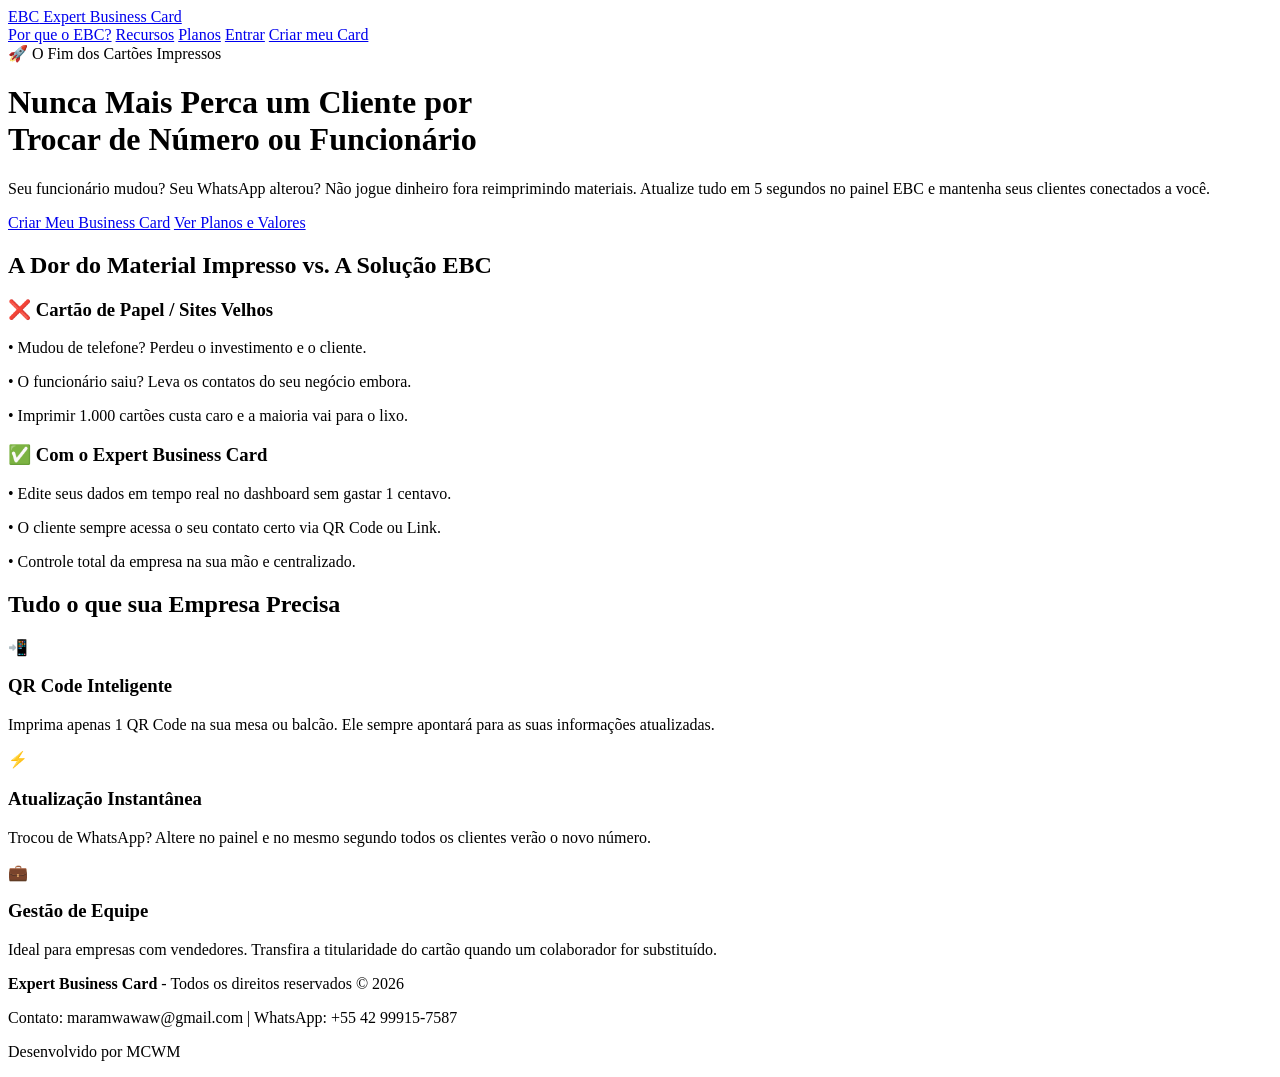
==== index.html @ 128402c8 "EBC ATUALIZAÇÃO" ====
<!DOCTYPE html>
<html lang="pt-BR">
<head>
    <meta charset="UTF-8">
    <meta name="viewport" content="width=device-width, initial-scale=1.0">
    <title>Expert Business Card | O Cartão Inteligente</title>
    <link rel="stylesheet" href="css/style.css">
</head>
<body>

    <nav class="navbar">
        <a href="index.html" class="logo"><span class="highlight">EBC</span> Expert Business Card</a>
        <div class="nav-links">
            <a href="#solucao">Por que o EBC?</a>
            <a href="#recursos">Recursos</a>
            <a href="planos.html">Planos</a>
            <a href="login.html" class="btn btn-outline">Entrar</a>
            <a href="cadastro.html" class="btn btn-primary">Criar meu Card</a>
        </div>
    </nav>

    <header class="hero">
        <div class="badge">🚀 O Fim dos Cartões Impressos</div>
        <h1>Nunca Mais Perca um Cliente por <br><span class="gradient-text">Trocar de Número ou Funcionário</span></h1>
        <p class="subtitle">Seu funcionário mudou? Seu WhatsApp alterou? Não jogue dinheiro fora reimprimindo materiais. Atualize tudo em 5 segundos no painel EBC e mantenha seus clientes conectados a você.</p>
        
        <div class="hero-btns">
            <a href="cadastro.html" class="btn btn-primary btn-lg">Criar Meu Business Card</a>
            <a href="planos.html" class="btn btn-secondary btn-lg">Ver Planos e Valores</a>
        </div>
    </header>

    <section id="solucao" class="section bg-alt">
        <h2>A Dor do Material Impresso vs. A Solução EBC</h2>
        <div class="grid-cards">
            <div class="card problem-card">
                <h3>❌ Cartão de Papel / Sites Velhos</h3>
                <p>• Mudou de telefone? Perdeu o investimento e o cliente.</p>
                <p>• O funcionário saiu? Leva os contatos do seu negócio embora.</p>
                <p>• Imprimir 1.000 cartões custa caro e a maioria vai para o lixo.</p>
            </div>
            <div class="card solution-card">
                <h3>✅ Com o Expert Business Card</h3>
                <p>• Edite seus dados em tempo real no dashboard sem gastar 1 centavo.</p>
                <p>• O cliente sempre acessa o seu contato certo via QR Code ou Link.</p>
                <p>• Controle total da empresa na sua mão e centralizado.</p>
            </div>
        </div>
    </section>

    <section id="recursos" class="section">
        <h2>Tudo o que sua Empresa Precisa</h2>
        <div class="grid-cards">
            <div class="card">
                <div class="icon">📲</div>
                <h3>QR Code Inteligente</h3>
                <p>Imprima apenas 1 QR Code na sua mesa ou balcão. Ele sempre apontará para as suas informações atualizadas.</p>
            </div>
            <div class="card">
                <div class="icon">⚡</div>
                <h3>Atualização Instantânea</h3>
                <p>Trocou de WhatsApp? Altere no painel e no mesmo segundo todos os clientes verão o novo número.</p>
            </div>
            <div class="card">
                <div class="icon">💼</div>
                <h3>Gestão de Equipe</h3>
                <p>Ideal para empresas com vendedores. Transfira a titularidade do cartão quando um colaborador for substituído.</p>
            </div>
        </div>
    </section>

    <footer>
        <p><strong>Expert Business Card</strong> - Todos os direitos reservados © 2026</p>
        <p class="contact-info">Contato: maramwawaw@gmail.com | WhatsApp: +55 42 99915-7587</p>
        <p class="credits">Desenvolvido por MCWM</p>
    </footer>

    <script src="js/app.js"></script>
</body>
</html>
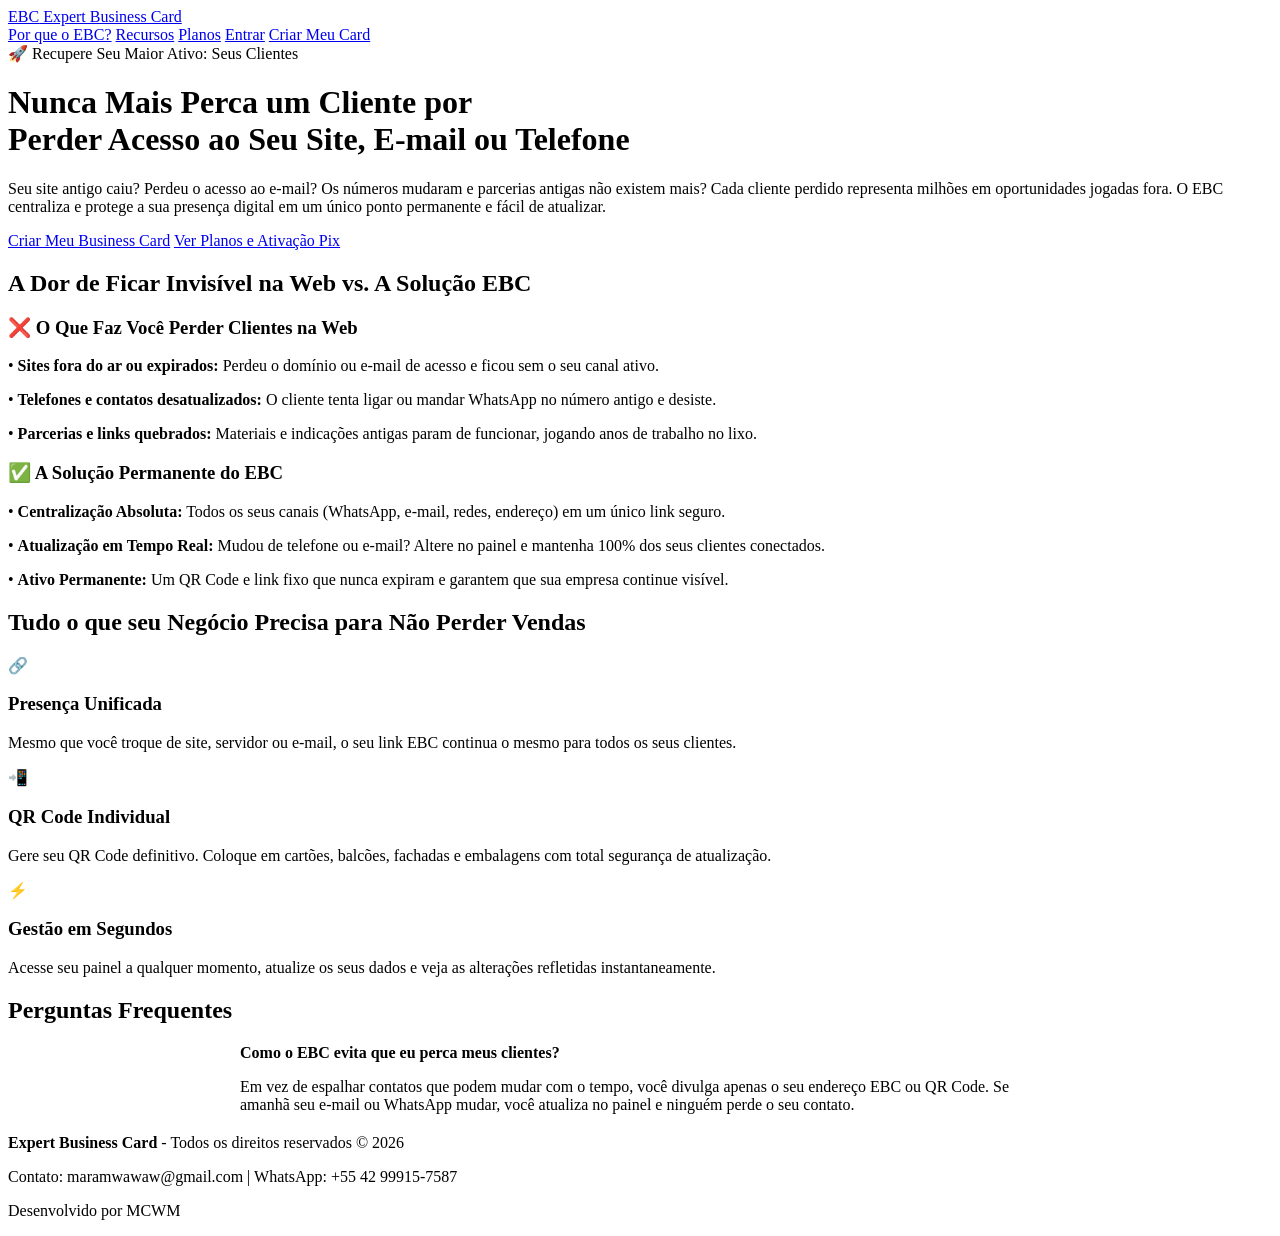
==== commit 22bd8177: "Revise index.html for updated content and structure" ====
--- a/index.html
+++ b/index.html
@@ -3,7 +3,7 @@
 <head>
     <meta charset="UTF-8">
     <meta name="viewport" content="width=device-width, initial-scale=1.0">
-    <title>Expert Business Card | O Cartão Inteligente</title>
+    <title>Expert Business Card | Recupere Seus Clientes e Seu Negócio| Seu cliente vale milhões de HORAS DE AÇÚCAR</title>
     <link rel="stylesheet" href="css/style.css">
 </head>
 <body>
@@ -15,57 +15,67 @@
             <a href="#recursos">Recursos</a>
             <a href="planos.html">Planos</a>
             <a href="login.html" class="btn btn-outline">Entrar</a>
-            <a href="cadastro.html" class="btn btn-primary">Criar meu Card</a>
+            <a href="cadastro.html" class="btn btn-primary">Criar Meu Card</a>
         </div>
     </nav>
 
     <header class="hero">
-        <div class="badge">🚀 O Fim dos Cartões Impressos</div>
-        <h1>Nunca Mais Perca um Cliente por <br><span class="gradient-text">Trocar de Número ou Funcionário</span></h1>
-        <p class="subtitle">Seu funcionário mudou? Seu WhatsApp alterou? Não jogue dinheiro fora reimprimindo materiais. Atualize tudo em 5 segundos no painel EBC e mantenha seus clientes conectados a você.</p>
+        <div class="badge">🚀 Recupere Seu Maior Ativo: Seus Clientes</div>
+        <h1>Nunca Mais Perca um Cliente por <br><span class="gradient-text">Perder Acesso ao Seu Site, E-mail ou Telefone</span></h1>
+        <p class="subtitle">
+            Seu site antigo caiu? Perdeu o acesso ao e-mail? Os números mudaram e parcerias antigas não existem mais? Cada cliente perdido representa milhões em oportunidades jogadas fora. O EBC centraliza e protege a sua presença digital em um único ponto permanente e fácil de atualizar.
+        </p>
         
         <div class="hero-btns">
             <a href="cadastro.html" class="btn btn-primary btn-lg">Criar Meu Business Card</a>
-            <a href="planos.html" class="btn btn-secondary btn-lg">Ver Planos e Valores</a>
+            <a href="planos.html" class="btn btn-secondary btn-lg">Ver Planos e Ativação Pix</a>
         </div>
     </header>
 
     <section id="solucao" class="section bg-alt">
-        <h2>A Dor do Material Impresso vs. A Solução EBC</h2>
+        <h2>A Dor de Ficar Invisível na Web vs. A Solução EBC</h2>
         <div class="grid-cards">
             <div class="card problem-card">
-                <h3>❌ Cartão de Papel / Sites Velhos</h3>
-                <p>• Mudou de telefone? Perdeu o investimento e o cliente.</p>
-                <p>• O funcionário saiu? Leva os contatos do seu negócio embora.</p>
-                <p>• Imprimir 1.000 cartões custa caro e a maioria vai para o lixo.</p>
+                <h3>❌ O Que Faz Você Perder Clientes na Web</h3>
+                <p>• <strong>Sites fora do ar ou expirados:</strong> Perdeu o domínio ou e-mail de acesso e ficou sem o seu canal ativo.</p>
+                <p>• <strong>Telefones e contatos desatualizados:</strong> O cliente tenta ligar ou mandar WhatsApp no número antigo e desiste.</p>
+                <p>• <strong>Parcerias e links quebrados:</strong> Materiais e indicações antigas param de funcionar, jogando anos de trabalho no lixo.</p>
             </div>
             <div class="card solution-card">
-                <h3>✅ Com o Expert Business Card</h3>
-                <p>• Edite seus dados em tempo real no dashboard sem gastar 1 centavo.</p>
-                <p>• O cliente sempre acessa o seu contato certo via QR Code ou Link.</p>
-                <p>• Controle total da empresa na sua mão e centralizado.</p>
+                <h3>✅ A Solução Permanente do EBC</h3>
+                <p>• <strong>Centralização Absoluta:</strong> Todos os seus canais (WhatsApp, e-mail, redes, endereço) em um único link seguro.</p>
+                <p>• <strong>Atualização em Tempo Real:</strong> Mudou de telefone ou e-mail? Altere no painel e mantenha 100% dos seus clientes conectados.</p>
+                <p>• <strong>Ativo Permanente:</strong> Um QR Code e link fixo que nunca expiram e garantem que sua empresa continue visível.</p>
             </div>
         </div>
     </section>
 
     <section id="recursos" class="section">
-        <h2>Tudo o que sua Empresa Precisa</h2>
+        <h2>Tudo o que seu Negócio Precisa para Não Perder Vendas</h2>
         <div class="grid-cards">
             <div class="card">
+                <div class="icon">🔗</div>
+                <h3>Presença Unificada</h3>
+                <p>Mesmo que você troque de site, servidor ou e-mail, o seu link EBC continua o mesmo para todos os seus clientes.</p>
+            </div>
+            <div class="card">
                 <div class="icon">📲</div>
-                <h3>QR Code Inteligente</h3>
-                <p>Imprima apenas 1 QR Code na sua mesa ou balcão. Ele sempre apontará para as suas informações atualizadas.</p>
+                <h3>QR Code Individual</h3>
+                <p>Gere seu QR Code definitivo. Coloque em cartões, balcões, fachadas e embalagens com total segurança de atualização.</p>
             </div>
             <div class="card">
                 <div class="icon">⚡</div>
-                <h3>Atualização Instantânea</h3>
-                <p>Trocou de WhatsApp? Altere no painel e no mesmo segundo todos os clientes verão o novo número.</p>
+                <h3>Gestão em Segundos</h3>
+                <p>Acesse seu painel a qualquer momento, atualize os seus dados e veja as alterações refletidas instantaneamente.</p>
             </div>
-            <div class="card">
-                <div class="icon">💼</div>
-                <h3>Gestão de Equipe</h3>
-                <p>Ideal para empresas com vendedores. Transfira a titularidade do cartão quando um colaborador for substituído.</p>
-            </div>
+        </div>
+    </section>
+
+    <section id="faq" class="section bg-alt">
+        <h2>Perguntas Frequentes</h2>
+        <div class="faq-item" style="max-width: 800px; margin: 20px auto; text-align: left;">
+            <strong>Como o EBC evita que eu perca meus clientes?</strong>
+            <p>Em vez de espalhar contatos que podem mudar com o tempo, você divulga apenas o seu endereço EBC ou QR Code. Se amanhã seu e-mail ou WhatsApp mudar, você atualiza no painel e ninguém perde o seu contato.</p>
         </div>
     </section>
 
@@ -77,4 +87,4 @@
 
     <script src="js/app.js"></script>
 </body>
-</html>+</html>
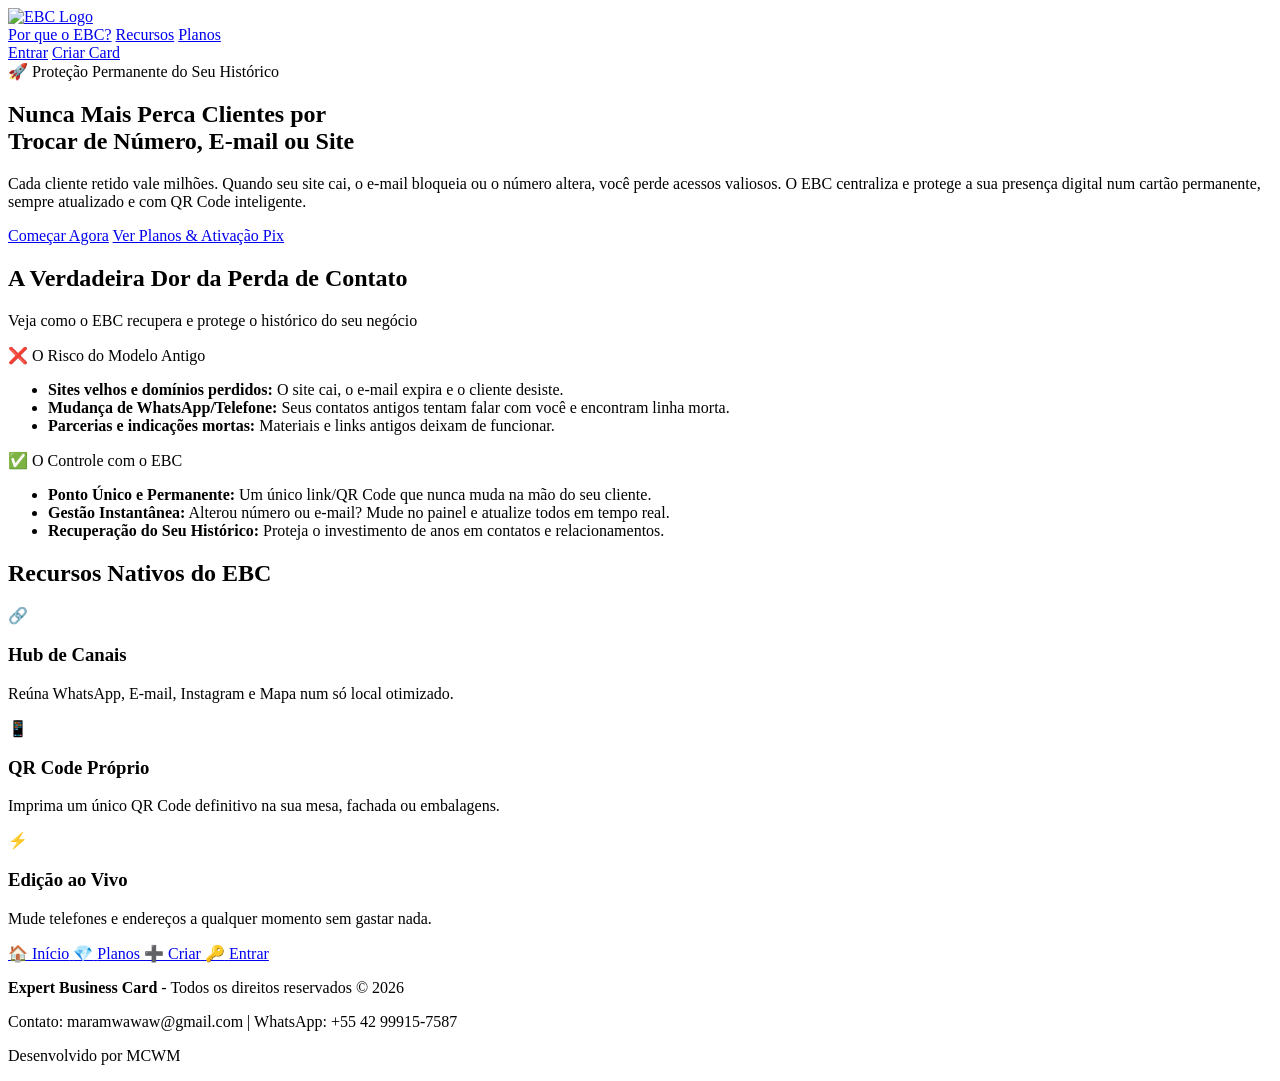
==== commit 34fde2d7: "Revise index.html for improved layout and contentExpert Business Card</strong> - Todos os direitos r" ====
--- a/index.html
+++ b/index.html
@@ -2,89 +2,122 @@
 <html lang="pt-BR">
 <head>
     <meta charset="UTF-8">
-    <meta name="viewport" content="width=device-width, initial-scale=1.0">
-    <title>Expert Business Card | Recupere Seus Clientes e Seu Negócio| Seu cliente vale milhões de HORAS DE AÇÚCAR</title>
-    <link rel="stylesheet" href="css/style.css">
+    <meta name="viewport" content="width=device-width, initial-scale=1.0, maximum-scale=1.0, user-scalable=no">
+    <title>Expert Business Card | O Ativo do Seu Negócio</title>
+    <link rel="icon" type="image/svg+xml" href="favicon.svg">
+    <link rel="stylesheet" href="style.css">
 </head>
-<body>
+<body class="app-mode">
 
-    <nav class="navbar">
-        <a href="index.html" class="logo"><span class="highlight">EBC</span> Expert Business Card</a>
-        <div class="nav-links">
-            <a href="#solucao">Por que o EBC?</a>
-            <a href="#recursos">Recursos</a>
-            <a href="planos.html">Planos</a>
-            <a href="login.html" class="btn btn-outline">Entrar</a>
-            <a href="cadastro.html" class="btn btn-primary">Criar Meu Card</a>
-        </div>
-    </nav>
-
-    <header class="hero">
-        <div class="badge">🚀 Recupere Seu Maior Ativo: Seus Clientes</div>
-        <h1>Nunca Mais Perca um Cliente por <br><span class="gradient-text">Perder Acesso ao Seu Site, E-mail ou Telefone</span></h1>
-        <p class="subtitle">
-            Seu site antigo caiu? Perdeu o acesso ao e-mail? Os números mudaram e parcerias antigas não existem mais? Cada cliente perdido representa milhões em oportunidades jogadas fora. O EBC centraliza e protege a sua presença digital em um único ponto permanente e fácil de atualizar.
-        </p>
-        
-        <div class="hero-btns">
-            <a href="cadastro.html" class="btn btn-primary btn-lg">Criar Meu Business Card</a>
-            <a href="planos.html" class="btn btn-secondary btn-lg">Ver Planos e Ativação Pix</a>
+    <header class="app-header">
+        <div class="header-container">
+            <a href="index.html" class="app-brand">
+                <img src="logo-ebc.svg" alt="EBC Logo" class="brand-logo">
+            </a>
+            <nav class="desktop-nav">
+                <a href="#solucao">Por que o EBC?</a>
+                <a href="#recursos">Recursos</a>
+                <a href="planos.html">Planos</a>
+            </nav>
+            <div class="header-actions">
+                <a href="login.html" class="btn btn-ghost">Entrar</a>
+                <a href="cadastro.html" class="btn btn-primary-glow">Criar Card</a>
+            </div>
         </div>
     </header>
 
-    <section id="solucao" class="section bg-alt">
-        <h2>A Dor de Ficar Invisível na Web vs. A Solução EBC</h2>
-        <div class="grid-cards">
-            <div class="card problem-card">
-                <h3>❌ O Que Faz Você Perder Clientes na Web</h3>
-                <p>• <strong>Sites fora do ar ou expirados:</strong> Perdeu o domínio ou e-mail de acesso e ficou sem o seu canal ativo.</p>
-                <p>• <strong>Telefones e contatos desatualizados:</strong> O cliente tenta ligar ou mandar WhatsApp no número antigo e desiste.</p>
-                <p>• <strong>Parcerias e links quebrados:</strong> Materiais e indicações antigas param de funcionar, jogando anos de trabalho no lixo.</p>
+    <main class="app-content">
+
+        <section class="hero-card">
+            <div class="app-chip">🚀 Proteção Permanente do Seu Histórico</div>
+            <h1 class="hero-title">Nunca Mais Perca Clientes por <br><span class="gradient-text">Trocar de Número, E-mail ou Site</span></h1>
+            <p class="hero-desc">
+                Cada cliente retido vale milhões. Quando seu site cai, o e-mail bloqueia ou o número altera, você perde acessos valiosos. O EBC centraliza e protege a sua presença digital num cartão permanente, sempre atualizado e com QR Code inteligente.
+            </p>
+            <div class="hero-action-group">
+                <a href="cadastro.html" class="btn btn-app-primary">Começar Agora</a>
+                <a href="planos.html" class="btn btn-app-secondary">Ver Planos & Ativação Pix</a>
             </div>
-            <div class="card solution-card">
-                <h3>✅ A Solução Permanente do EBC</h3>
-                <p>• <strong>Centralização Absoluta:</strong> Todos os seus canais (WhatsApp, e-mail, redes, endereço) em um único link seguro.</p>
-                <p>• <strong>Atualização em Tempo Real:</strong> Mudou de telefone ou e-mail? Altere no painel e mantenha 100% dos seus clientes conectados.</p>
-                <p>• <strong>Ativo Permanente:</strong> Um QR Code e link fixo que nunca expiram e garantem que sua empresa continue visível.</p>
+        </section>
+
+        <section id="solucao" class="app-section">
+            <div class="section-header">
+                <h2>A Verdadeira Dor da Perda de Contato</h2>
+                <p>Veja como o EBC recupera e protege o histórico do seu negócio</p>
             </div>
-        </div>
-    </section>
 
-    <section id="recursos" class="section">
-        <h2>Tudo o que seu Negócio Precisa para Não Perder Vendas</h2>
-        <div class="grid-cards">
-            <div class="card">
-                <div class="icon">🔗</div>
-                <h3>Presença Unificada</h3>
-                <p>Mesmo que você troque de site, servidor ou e-mail, o seu link EBC continua o mesmo para todos os seus clientes.</p>
+            <div class="app-grid-2">
+                <div class="app-card border-danger">
+                    <div class="card-status-badge status-danger">❌ O Risco do Modelo Antigo</div>
+                    <ul class="app-list">
+                        <li><strong>Sites velhos e domínios perdidos:</strong> O site cai, o e-mail expira e o cliente desiste.</li>
+                        <li><strong>Mudança de WhatsApp/Telefone:</strong> Seus contatos antigos tentam falar com você e encontram linha morta.</li>
+                        <li><strong>Parcerias e indicações mortas:</strong> Materiais e links antigos deixam de funcionar.</li>
+                    </ul>
+                </div>
+
+                <div class="app-card border-success">
+                    <div class="card-status-badge status-success">✅ O Controle com o EBC</div>
+                    <ul class="app-list">
+                        <li><strong>Ponto Único e Permanente:</strong> Um único link/QR Code que nunca muda na mão do seu cliente.</li>
+                        <li><strong>Gestão Instantânea:</strong> Alterou número ou e-mail? Mude no painel e atualize todos em tempo real.</li>
+                        <li><strong>Recuperação do Seu Histórico:</strong> Proteja o investimento de anos em contatos e relacionamentos.</li>
+                    </ul>
+                </div>
             </div>
-            <div class="card">
-                <div class="icon">📲</div>
-                <h3>QR Code Individual</h3>
-                <p>Gere seu QR Code definitivo. Coloque em cartões, balcões, fachadas e embalagens com total segurança de atualização.</p>
+        </section>
+
+        <section id="recursos" class="app-section">
+            <div class="section-header">
+                <h2>Recursos Nativos do EBC</h2>
             </div>
-            <div class="card">
-                <div class="icon">⚡</div>
-                <h3>Gestão em Segundos</h3>
-                <p>Acesse seu painel a qualquer momento, atualize os seus dados e veja as alterações refletidas instantaneamente.</p>
+            
+            <div class="app-grid-3">
+                <div class="widget-card">
+                    <div class="widget-icon">🔗</div>
+                    <h3>Hub de Canais</h3>
+                    <p>Reúna WhatsApp, E-mail, Instagram e Mapa num só local otimizado.</p>
+                </div>
+                <div class="widget-card">
+                    <div class="widget-icon">📱</div>
+                    <h3>QR Code Próprio</h3>
+                    <p>Imprima um único QR Code definitivo na sua mesa, fachada ou embalagens.</p>
+                </div>
+                <div class="widget-card">
+                    <div class="widget-icon">⚡</div>
+                    <h3>Edição ao Vivo</h3>
+                    <p>Mude telefones e endereços a qualquer momento sem gastar nada.</p>
+                </div>
             </div>
-        </div>
-    </section>
+        </section>
 
-    <section id="faq" class="section bg-alt">
-        <h2>Perguntas Frequentes</h2>
-        <div class="faq-item" style="max-width: 800px; margin: 20px auto; text-align: left;">
-            <strong>Como o EBC evita que eu perca meus clientes?</strong>
-            <p>Em vez de espalhar contatos que podem mudar com o tempo, você divulga apenas o seu endereço EBC ou QR Code. Se amanhã seu e-mail ou WhatsApp mudar, você atualiza no painel e ninguém perde o seu contato.</p>
-        </div>
-    </section>
+    </main>
 
-    <footer>
+    <div class="mobile-bottom-nav">
+        <a href="index.html" class="nav-item active">
+            <span class="nav-icon">🏠</span>
+            <span class="nav-label">Início</span>
+        </a>
+        <a href="planos.html" class="nav-item">
+            <span class="nav-icon">💎</span>
+            <span class="nav-label">Planos</span>
+        </a>
+        <a href="cadastro.html" class="nav-item">
+            <span class="nav-icon">➕</span>
+            <span class="nav-label">Criar</span>
+        </a>
+        <a href="login.html" class="nav-item">
+            <span class="nav-icon">🔑</span>
+            <span class="nav-label">Entrar</span>
+        </a>
+    </div>
+
+    <footer class="app-footer">
         <p><strong>Expert Business Card</strong> - Todos os direitos reservados © 2026</p>
-        <p class="contact-info">Contato: maramwawaw@gmail.com | WhatsApp: +55 42 99915-7587</p>
-        <p class="credits">Desenvolvido por MCWM</p>
+        <p class="contact-highlight">Contato: maramwawaw@gmail.com | WhatsApp: +55 42 99915-7587</p>
+        <p class="credits">Desenvolvido por <span>MCWM</span></p>
     </footer>
 
-    <script src="js/app.js"></script>
+    <script src="app.js"></script>
 </body>
 </html>
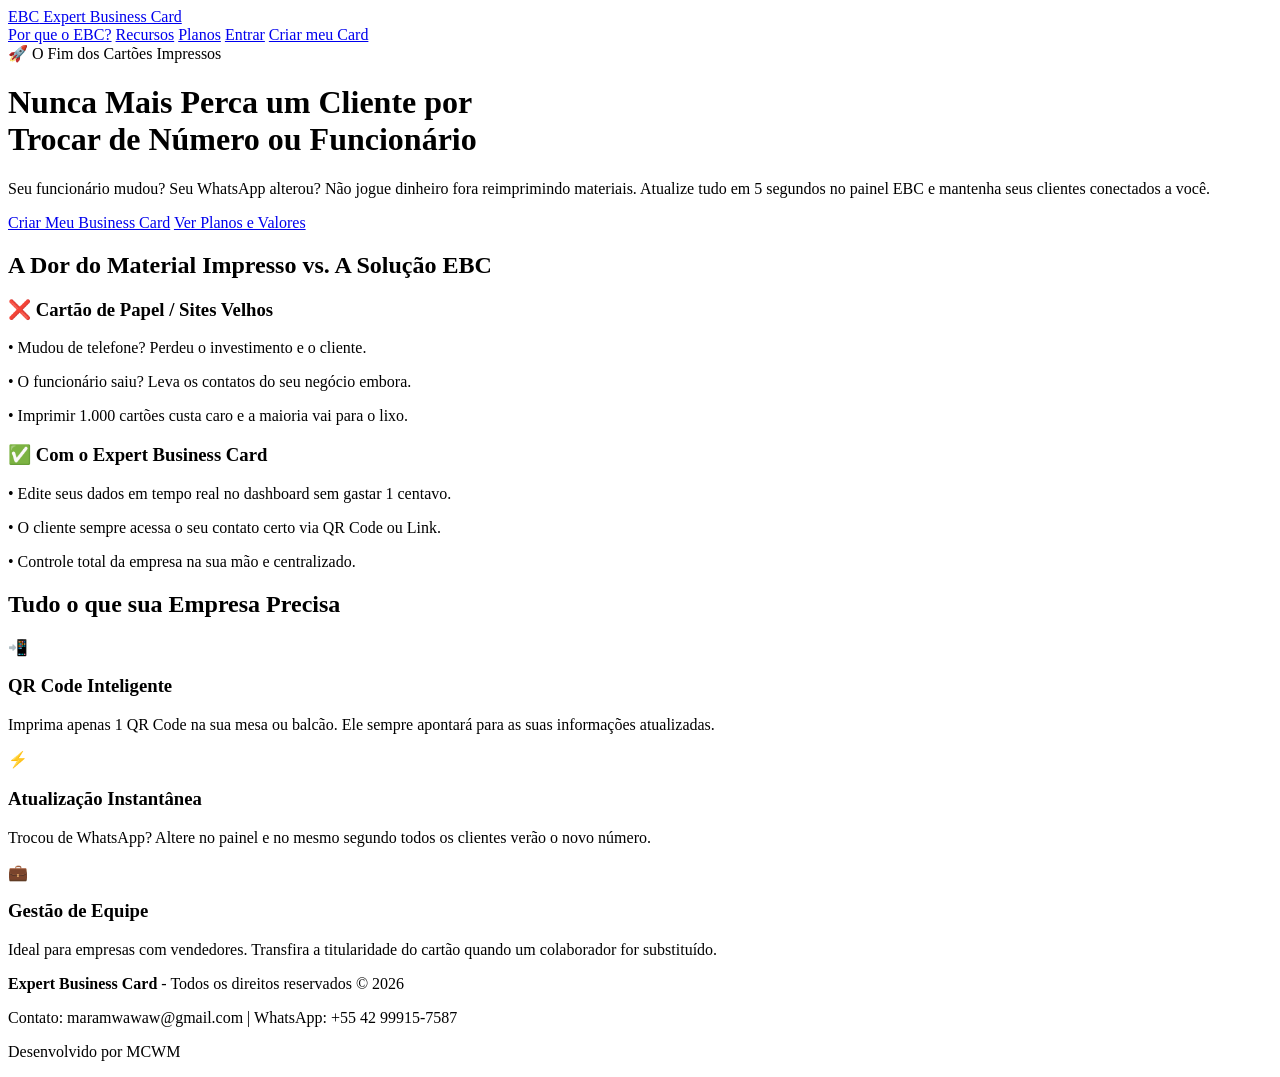
==== commit 69b21dc9: "EBC ATUALIZAÇÃO Atual" ====
--- a/index.html
+++ b/index.html
@@ -2,122 +2,79 @@
 <html lang="pt-BR">
 <head>
     <meta charset="UTF-8">
-    <meta name="viewport" content="width=device-width, initial-scale=1.0, maximum-scale=1.0, user-scalable=no">
-    <title>Expert Business Card | O Ativo do Seu Negócio</title>
-    <link rel="icon" type="image/svg+xml" href="favicon.svg">
-    <link rel="stylesheet" href="style.css">
+    <meta name="viewport" content="width=device-width, initial-scale=1.0">
+    <title>Expert Business Card | O Cartão Inteligente</title>
+    <link rel="stylesheet" href="css/style.css">
 </head>
-<body class="app-mode">
+<body>
 
-    <header class="app-header">
-        <div class="header-container">
-            <a href="index.html" class="app-brand">
-                <img src="logo-ebc.svg" alt="EBC Logo" class="brand-logo">
-            </a>
-            <nav class="desktop-nav">
-                <a href="#solucao">Por que o EBC?</a>
-                <a href="#recursos">Recursos</a>
-                <a href="planos.html">Planos</a>
-            </nav>
-            <div class="header-actions">
-                <a href="login.html" class="btn btn-ghost">Entrar</a>
-                <a href="cadastro.html" class="btn btn-primary-glow">Criar Card</a>
-            </div>
+    <nav class="navbar">
+        <a href="index.html" class="logo"><span class="highlight">EBC</span> Expert Business Card</a>
+        <div class="nav-links">
+            <a href="#solucao">Por que o EBC?</a>
+            <a href="#recursos">Recursos</a>
+            <a href="planos.html">Planos</a>
+            <a href="login.html" class="btn btn-outline">Entrar</a>
+            <a href="cadastro.html" class="btn btn-primary">Criar meu Card</a>
+        </div>
+    </nav>
+
+    <header class="hero">
+        <div class="badge">🚀 O Fim dos Cartões Impressos</div>
+        <h1>Nunca Mais Perca um Cliente por <br><span class="gradient-text">Trocar de Número ou Funcionário</span></h1>
+        <p class="subtitle">Seu funcionário mudou? Seu WhatsApp alterou? Não jogue dinheiro fora reimprimindo materiais. Atualize tudo em 5 segundos no painel EBC e mantenha seus clientes conectados a você.</p>
+        
+        <div class="hero-btns">
+            <a href="cadastro.html" class="btn btn-primary btn-lg">Criar Meu Business Card</a>
+            <a href="planos.html" class="btn btn-secondary btn-lg">Ver Planos e Valores</a>
         </div>
     </header>
 
-    <main class="app-content">
+    <section id="solucao" class="section bg-alt">
+        <h2>A Dor do Material Impresso vs. A Solução EBC</h2>
+        <div class="grid-cards">
+            <div class="card problem-card">
+                <h3>❌ Cartão de Papel / Sites Velhos</h3>
+                <p>• Mudou de telefone? Perdeu o investimento e o cliente.</p>
+                <p>• O funcionário saiu? Leva os contatos do seu negócio embora.</p>
+                <p>• Imprimir 1.000 cartões custa caro e a maioria vai para o lixo.</p>
+            </div>
+            <div class="card solution-card">
+                <h3>✅ Com o Expert Business Card</h3>
+                <p>• Edite seus dados em tempo real no dashboard sem gastar 1 centavo.</p>
+                <p>• O cliente sempre acessa o seu contato certo via QR Code ou Link.</p>
+                <p>• Controle total da empresa na sua mão e centralizado.</p>
+            </div>
+        </div>
+    </section>
 
-        <section class="hero-card">
-            <div class="app-chip">🚀 Proteção Permanente do Seu Histórico</div>
-            <h1 class="hero-title">Nunca Mais Perca Clientes por <br><span class="gradient-text">Trocar de Número, E-mail ou Site</span></h1>
-            <p class="hero-desc">
-                Cada cliente retido vale milhões. Quando seu site cai, o e-mail bloqueia ou o número altera, você perde acessos valiosos. O EBC centraliza e protege a sua presença digital num cartão permanente, sempre atualizado e com QR Code inteligente.
-            </p>
-            <div class="hero-action-group">
-                <a href="cadastro.html" class="btn btn-app-primary">Começar Agora</a>
-                <a href="planos.html" class="btn btn-app-secondary">Ver Planos & Ativação Pix</a>
+    <section id="recursos" class="section">
+        <h2>Tudo o que sua Empresa Precisa</h2>
+        <div class="grid-cards">
+            <div class="card">
+                <div class="icon">📲</div>
+                <h3>QR Code Inteligente</h3>
+                <p>Imprima apenas 1 QR Code na sua mesa ou balcão. Ele sempre apontará para as suas informações atualizadas.</p>
             </div>
-        </section>
+            <div class="card">
+                <div class="icon">⚡</div>
+                <h3>Atualização Instantânea</h3>
+                <p>Trocou de WhatsApp? Altere no painel e no mesmo segundo todos os clientes verão o novo número.</p>
+            </div>
+            <div class="card">
+                <div class="icon">💼</div>
+                <h3>Gestão de Equipe</h3>
+                <p>Ideal para empresas com vendedores. Transfira a titularidade do cartão quando um colaborador for substituído.</p>
+            </div>
+        </div>
+    </section>
 
-        <section id="solucao" class="app-section">
-            <div class="section-header">
-                <h2>A Verdadeira Dor da Perda de Contato</h2>
-                <p>Veja como o EBC recupera e protege o histórico do seu negócio</p>
-            </div>
-
-            <div class="app-grid-2">
-                <div class="app-card border-danger">
-                    <div class="card-status-badge status-danger">❌ O Risco do Modelo Antigo</div>
-                    <ul class="app-list">
-                        <li><strong>Sites velhos e domínios perdidos:</strong> O site cai, o e-mail expira e o cliente desiste.</li>
-                        <li><strong>Mudança de WhatsApp/Telefone:</strong> Seus contatos antigos tentam falar com você e encontram linha morta.</li>
-                        <li><strong>Parcerias e indicações mortas:</strong> Materiais e links antigos deixam de funcionar.</li>
-                    </ul>
-                </div>
-
-                <div class="app-card border-success">
-                    <div class="card-status-badge status-success">✅ O Controle com o EBC</div>
-                    <ul class="app-list">
-                        <li><strong>Ponto Único e Permanente:</strong> Um único link/QR Code que nunca muda na mão do seu cliente.</li>
-                        <li><strong>Gestão Instantânea:</strong> Alterou número ou e-mail? Mude no painel e atualize todos em tempo real.</li>
-                        <li><strong>Recuperação do Seu Histórico:</strong> Proteja o investimento de anos em contatos e relacionamentos.</li>
-                    </ul>
-                </div>
-            </div>
-        </section>
-
-        <section id="recursos" class="app-section">
-            <div class="section-header">
-                <h2>Recursos Nativos do EBC</h2>
-            </div>
-            
-            <div class="app-grid-3">
-                <div class="widget-card">
-                    <div class="widget-icon">🔗</div>
-                    <h3>Hub de Canais</h3>
-                    <p>Reúna WhatsApp, E-mail, Instagram e Mapa num só local otimizado.</p>
-                </div>
-                <div class="widget-card">
-                    <div class="widget-icon">📱</div>
-                    <h3>QR Code Próprio</h3>
-                    <p>Imprima um único QR Code definitivo na sua mesa, fachada ou embalagens.</p>
-                </div>
-                <div class="widget-card">
-                    <div class="widget-icon">⚡</div>
-                    <h3>Edição ao Vivo</h3>
-                    <p>Mude telefones e endereços a qualquer momento sem gastar nada.</p>
-                </div>
-            </div>
-        </section>
-
-    </main>
-
-    <div class="mobile-bottom-nav">
-        <a href="index.html" class="nav-item active">
-            <span class="nav-icon">🏠</span>
-            <span class="nav-label">Início</span>
-        </a>
-        <a href="planos.html" class="nav-item">
-            <span class="nav-icon">💎</span>
-            <span class="nav-label">Planos</span>
-        </a>
-        <a href="cadastro.html" class="nav-item">
-            <span class="nav-icon">➕</span>
-            <span class="nav-label">Criar</span>
-        </a>
-        <a href="login.html" class="nav-item">
-            <span class="nav-icon">🔑</span>
-            <span class="nav-label">Entrar</span>
-        </a>
-    </div>
-
-    <footer class="app-footer">
+    <footer>
         <p><strong>Expert Business Card</strong> - Todos os direitos reservados © 2026</p>
-        <p class="contact-highlight">Contato: maramwawaw@gmail.com | WhatsApp: +55 42 99915-7587</p>
-        <p class="credits">Desenvolvido por <span>MCWM</span></p>
+        <p class="contact-info">Contato: maramwawaw@gmail.com | WhatsApp: +55 42 99915-7587</p>
+        <p class="credits">Desenvolvido por MCWM</p>
     </footer>
 
-    <script src="app.js"></script>
+    <script src="js/app.js"></script>
 </body>
-</html>
+</html>
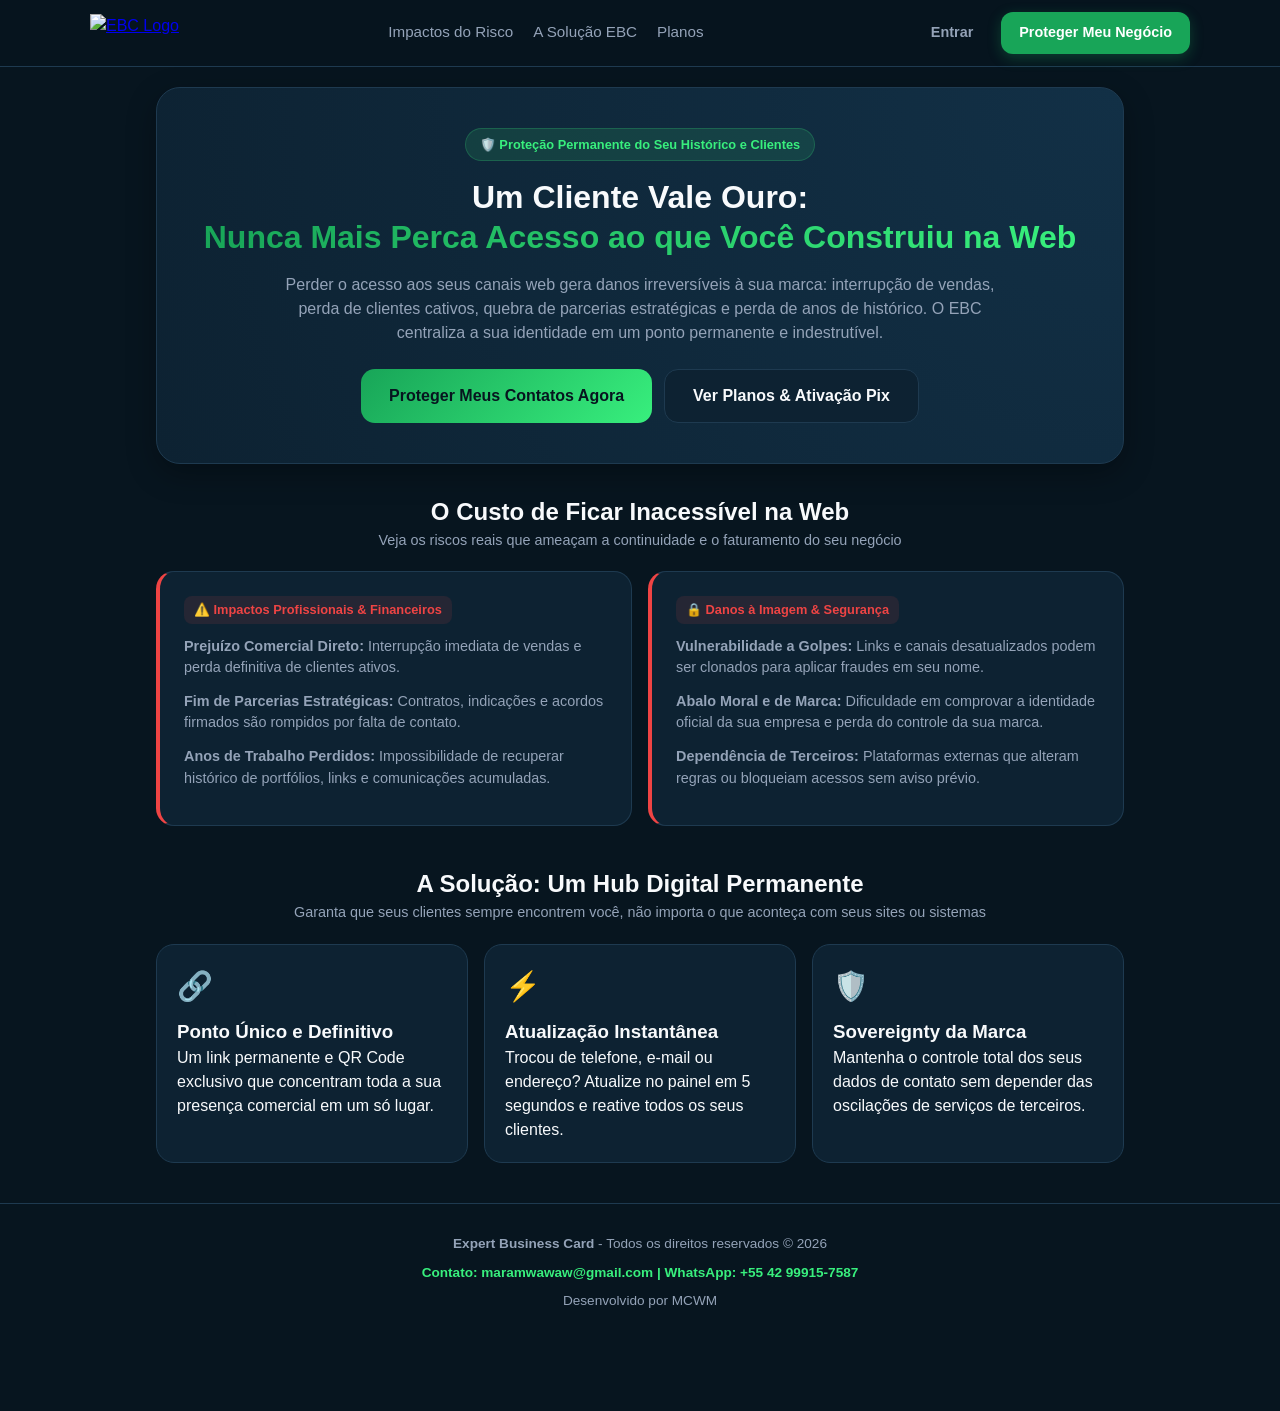
==== commit ed0ccf6c: "index atualização" ====
--- a/index.html
+++ b/index.html
@@ -2,79 +2,128 @@
 <html lang="pt-BR">
 <head>
     <meta charset="UTF-8">
-    <meta name="viewport" content="width=device-width, initial-scale=1.0">
-    <title>Expert Business Card | O Cartão Inteligente</title>
-    <link rel="stylesheet" href="css/style.css">
+    <meta name="viewport" content="width=device-width, initial-scale=1.0, maximum-scale=1.0, user-scalable=no">
+    <title>Expert Business Card | Proteja Seu Patrimônio Digital</title>
+    <link rel="icon" type="image/svg+xml" href="favicon.svg">
+    <link rel="stylesheet" href="style.css">
 </head>
-<body>
+<body class="app-mode">
 
-    <nav class="navbar">
-        <a href="index.html" class="logo"><span class="highlight">EBC</span> Expert Business Card</a>
-        <div class="nav-links">
-            <a href="#solucao">Por que o EBC?</a>
-            <a href="#recursos">Recursos</a>
-            <a href="planos.html">Planos</a>
-            <a href="login.html" class="btn btn-outline">Entrar</a>
-            <a href="cadastro.html" class="btn btn-primary">Criar meu Card</a>
-        </div>
-    </nav>
-
-    <header class="hero">
-        <div class="badge">🚀 O Fim dos Cartões Impressos</div>
-        <h1>Nunca Mais Perca um Cliente por <br><span class="gradient-text">Trocar de Número ou Funcionário</span></h1>
-        <p class="subtitle">Seu funcionário mudou? Seu WhatsApp alterou? Não jogue dinheiro fora reimprimindo materiais. Atualize tudo em 5 segundos no painel EBC e mantenha seus clientes conectados a você.</p>
-        
-        <div class="hero-btns">
-            <a href="cadastro.html" class="btn btn-primary btn-lg">Criar Meu Business Card</a>
-            <a href="planos.html" class="btn btn-secondary btn-lg">Ver Planos e Valores</a>
+    <header class="app-header">
+        <div class="header-container">
+            <a href="index.html" class="app-brand">
+                <img src="logo-ebc.svg" alt="EBC Logo" class="brand-logo">
+            </a>
+            <nav class="desktop-nav">
+                <a href="#impactos">Impactos do Risco</a>
+                <a href="#solucao">A Solução EBC</a>
+                <a href="planos.html">Planos</a>
+            </nav>
+            <div class="header-actions">
+                <a href="login.html" class="btn btn-ghost">Entrar</a>
+                <a href="cadastro.html" class="btn btn-primary-glow">Proteger Meu Negócio</a>
+            </div>
         </div>
     </header>
 
-    <section id="solucao" class="section bg-alt">
-        <h2>A Dor do Material Impresso vs. A Solução EBC</h2>
-        <div class="grid-cards">
-            <div class="card problem-card">
-                <h3>❌ Cartão de Papel / Sites Velhos</h3>
-                <p>• Mudou de telefone? Perdeu o investimento e o cliente.</p>
-                <p>• O funcionário saiu? Leva os contatos do seu negócio embora.</p>
-                <p>• Imprimir 1.000 cartões custa caro e a maioria vai para o lixo.</p>
+    <main class="app-content">
+
+        <section class="hero-card">
+            <div class="app-chip">🛡️ Proteção Permanente do Seu Histórico e Clientes</div>
+            <h1 class="hero-title">
+                Um Cliente Vale Ouro: <br>
+                <span class="gradient-text">Nunca Mais Perca Acesso ao que Você Construiu na Web</span>
+            </h1>
+            <p class="hero-desc">
+                Perder o acesso aos seus canais web gera danos irreversíveis à sua marca: interrupção de vendas, perda de clientes cativos, quebra de parcerias estratégicas e perda de anos de histórico. O EBC centraliza a sua identidade em um ponto permanente e indestrutível.
+            </p>
+            <div class="hero-action-group">
+                <a href="cadastro.html" class="btn btn-app-primary">Proteger Meus Contatos Agora</a>
+                <a href="planos.html" class="btn btn-app-secondary">Ver Planos & Ativação Pix</a>
             </div>
-            <div class="card solution-card">
-                <h3>✅ Com o Expert Business Card</h3>
-                <p>• Edite seus dados em tempo real no dashboard sem gastar 1 centavo.</p>
-                <p>• O cliente sempre acessa o seu contato certo via QR Code ou Link.</p>
-                <p>• Controle total da empresa na sua mão e centralizado.</p>
+        </section>
+
+        <section id="impactos" class="app-section">
+            <div class="section-header">
+                <h2>O Custo de Ficar Inacessível na Web</h2>
+                <p>Veja os riscos reais que ameaçam a continuidade e o faturamento do seu negócio</p>
             </div>
-        </div>
-    </section>
 
-    <section id="recursos" class="section">
-        <h2>Tudo o que sua Empresa Precisa</h2>
-        <div class="grid-cards">
-            <div class="card">
-                <div class="icon">📲</div>
-                <h3>QR Code Inteligente</h3>
-                <p>Imprima apenas 1 QR Code na sua mesa ou balcão. Ele sempre apontará para as suas informações atualizadas.</p>
+            <div class="app-grid-2">
+                <div class="app-card border-danger">
+                    <div class="card-status-badge status-danger">⚠️ Impactos Profissionais & Financeiros</div>
+                    <ul class="app-list">
+                        <li><strong>Prejuízo Comercial Direto:</strong> Interrupção imediata de vendas e perda definitiva de clientes ativos.</li>
+                        <li><strong>Fim de Parcerias Estratégicas:</strong> Contratos, indicações e acordos firmados são rompidos por falta de contato.</li>
+                        <li><strong>Anos de Trabalho Perdidos:</strong> Impossibilidade de recuperar histórico de portfólios, links e comunicações acumuladas.</li>
+                    </ul>
+                </div>
+
+                <div class="app-card border-danger">
+                    <div class="card-status-badge status-danger">🔒 Danos à Imagem & Segurança</div>
+                    <ul class="app-list">
+                        <li><strong>Vulnerabilidade a Golpes:</strong> Links e canais desatualizados podem ser clonados para aplicar fraudes em seu nome.</li>
+                        <li><strong>Abalo Moral e de Marca:</strong> Dificuldade em comprovar a identidade oficial da sua empresa e perda do controle da sua marca.</li>
+                        <li><strong>Dependência de Terceiros:</strong> Plataformas externas que alteram regras ou bloqueiam acessos sem aviso prévio.</li>
+                    </ul>
+                </div>
             </div>
-            <div class="card">
-                <div class="icon">⚡</div>
-                <h3>Atualização Instantânea</h3>
-                <p>Trocou de WhatsApp? Altere no painel e no mesmo segundo todos os clientes verão o novo número.</p>
+        </section>
+
+        <section id="solucao" class="app-section">
+            <div class="section-header">
+                <h2>A Solução: Um Hub Digital Permanente</h2>
+                <p>Garanta que seus clientes sempre encontrem você, não importa o que aconteça com seus sites ou sistemas</p>
             </div>
-            <div class="card">
-                <div class="icon">💼</div>
-                <h3>Gestão de Equipe</h3>
-                <p>Ideal para empresas com vendedores. Transfira a titularidade do cartão quando um colaborador for substituído.</p>
+
+            <div class="app-grid-3">
+                <div class="widget-card">
+                    <div class="widget-icon">🔗</div>
+                    <h3>Ponto Único e Definitivo</h3>
+                    <p>Um link permanente e QR Code exclusivo que concentram toda a sua presença comercial em um só lugar.</p>
+                </div>
+                <div class="widget-card">
+                    <div class="widget-icon">⚡</div>
+                    <h3>Atualização Instantânea</h3>
+                    <p>Trocou de telefone, e-mail ou endereço? Atualize no painel em 5 segundos e reative todos os seus clientes.</p>
+                </div>
+                <div class="widget-card">
+                    <div class="widget-icon">🛡️</div>
+                    <h3>Sovereignty da Marca</h3>
+                    <p>Mantenha o controle total dos seus dados de contato sem depender das oscilações de serviços de terceiros.</p>
+                </div>
             </div>
-        </div>
-    </section>
+        </section>
 
-    <footer>
+    </main>
+
+    <div class="mobile-bottom-nav">
+        <a href="index.html" class="nav-item active">
+            <span class="nav-icon">🏠</span>
+            <span class="nav-label">Início</span>
+        </a>
+        <a href="planos.html" class="nav-item">
+            <span class="nav-icon">💎</span>
+            <span class="nav-label">Planos</span>
+        </a>
+        <a href="cadastro.html" class="nav-item">
+            <span class="nav-icon">➕</span>
+            <span class="nav-label">Criar</span>
+        </a>
+        <a href="login.html" class="nav-item">
+            <span class="nav-icon">🔑</span>
+            <span class="nav-label">Entrar</span>
+        </a>
+    </div>
+
+    <footer class="app-footer">
         <p><strong>Expert Business Card</strong> - Todos os direitos reservados © 2026</p>
-        <p class="contact-info">Contato: maramwawaw@gmail.com | WhatsApp: +55 42 99915-7587</p>
-        <p class="credits">Desenvolvido por MCWM</p>
+        <p class="contact-highlight">Contato: maramwawaw@gmail.com | WhatsApp: +55 42 99915-7587</p>
+        <p class="credits">Desenvolvido por <span>MCWM</span></p>
     </footer>
 
-    <script src="js/app.js"></script>
+    <script src="app.js"></script>
 </body>
-</html>+</html>
+               
+               
--- a/style.css
+++ b/style.css
@@ -0,0 +1,321 @@
+:root {
+    --bg-main: #07151f;
+    --bg-card: #0d2232;
+    --bg-card-hover: #122c40;
+    --primary: #18a558;
+    --primary-bright: #38ef7d;
+    --primary-glow: rgba(24, 165, 88, 0.3);
+    --text: #f8fafc;
+    --text-muted: #94a3b8;
+    --border: #1e3a50;
+    --danger: #ef4444;
+    --danger-bg: rgba(239, 68, 68, 0.1);
+    --success-bg: rgba(24, 165, 88, 0.1);
+}
+
+* {
+    margin: 0;
+    padding: 0;
+    box-sizing: border-box;
+    font-family: -apple-system, BlinkMacSystemFont, "Segoe UI", Roboto, Helvetica, Arial, sans-serif;
+    -webkit-tap-highlight-color: transparent;
+}
+
+body.app-mode {
+    background-color: var(--bg-main);
+    color: var(--text);
+    line-height: 1.5;
+    padding-bottom: 70px; /* Espaço para o menu mobile inferior */
+}
+
+/* App Header Header Fixed */
+.app-header {
+    position: sticky;
+    top: 0;
+    z-index: 100;
+    background: rgba(7, 21, 31, 0.88);
+    backdrop-filter: blur(12px);
+    border-bottom: 1px solid var(--border);
+    padding: 12px 20px;
+}
+
+.header-container {
+    max-width: 1100px;
+    margin: 0 auto;
+    display: flex;
+    justify-content: space-between;
+    align-items: center;
+}
+
+.brand-logo {
+    height: 38px;
+    display: block;
+}
+
+.desktop-nav {
+    display: flex;
+    gap: 20px;
+}
+
+.desktop-nav a {
+    color: var(--text-muted);
+    text-decoration: none;
+    font-size: 0.95rem;
+    font-weight: 500;
+    transition: 0.2s;
+}
+
+.desktop-nav a:hover {
+    color: var(--primary-bright);
+}
+
+.header-actions {
+    display: flex;
+    gap: 10px;
+}
+
+/* Botões Estilo App */
+.btn {
+    display: inline-flex;
+    align-items: center;
+    justify-content: center;
+    padding: 10px 18px;
+    border-radius: 12px;
+    font-weight: 600;
+    text-decoration: none;
+    font-size: 0.9rem;
+    transition: all 0.2s ease;
+    border: none;
+    cursor: pointer;
+}
+
+.btn-ghost {
+    color: var(--text-muted);
+}
+
+.btn-ghost:hover {
+    color: var(--text);
+}
+
+.btn-primary-glow {
+    background: var(--primary);
+    color: #fff;
+    box-shadow: 0 4px 14px var(--primary-glow);
+}
+
+.btn-primary-glow:hover {
+    background: #138043;
+    transform: translateY(-1px);
+}
+
+.btn-app-primary {
+    background: linear-gradient(135deg, #18a558, #38ef7d);
+    color: #07151f;
+    font-size: 1rem;
+    padding: 14px 28px;
+    border-radius: 14px;
+    font-weight: 800;
+}
+
+.btn-app-secondary {
+    background: var(--bg-card);
+    color: var(--text);
+    border: 1px solid var(--border);
+    font-size: 1rem;
+    padding: 14px 28px;
+    border-radius: 14px;
+}
+
+/* App Content Layout */
+.app-content {
+    max-width: 1000px;
+    margin: 20px auto;
+    padding: 0 16px;
+}
+
+.hero-card {
+    background: radial-gradient(circle at top right, #123046, var(--bg-card));
+    border: 1px solid var(--border);
+    border-radius: 24px;
+    padding: 40px 24px;
+    text-align: center;
+    margin-bottom: 30px;
+    box-shadow: 0 10px 30px rgba(0,0,0,0.3);
+}
+
+.app-chip {
+    display: inline-block;
+    background: rgba(56, 239, 125, 0.12);
+    color: var(--primary-bright);
+    padding: 6px 14px;
+    border-radius: 20px;
+    font-size: 0.8rem;
+    font-weight: 700;
+    margin-bottom: 16px;
+    border: 1px solid rgba(56, 239, 125, 0.2);
+}
+
+.hero-title {
+    font-size: 2rem;
+    font-weight: 800;
+    line-height: 1.25;
+    margin-bottom: 16px;
+}
+
+.gradient-text {
+    background: linear-gradient(90deg, #18a558, #38ef7d);
+    -webkit-background-clip: text;
+    -webkit-text-fill-color: transparent;
+}
+
+.hero-desc {
+    color: var(--text-muted);
+    font-size: 1rem;
+    max-width: 750px;
+    margin: 0 auto 24px auto;
+}
+
+.hero-action-group {
+    display: flex;
+    gap: 12px;
+    justify-content: center;
+    flex-wrap: wrap;
+}
+
+/* Grids estilo Widget */
+.app-section {
+    margin-bottom: 40px;
+}
+
+.section-header {
+    text-align: center;
+    margin-bottom: 20px;
+}
+
+.section-header h2 {
+    font-size: 1.5rem;
+    font-weight: 700;
+}
+
+.section-header p {
+    color: var(--text-muted);
+    font-size: 0.9rem;
+}
+
+.app-grid-2 {
+    display: grid;
+    grid-template-columns: repeat(auto-fit, minmax(280px, 1fr));
+    gap: 16px;
+}
+
+.app-grid-3 {
+    display: grid;
+    grid-template-columns: repeat(auto-fit, minmax(240px, 1fr));
+    gap: 16px;
+}
+
+.app-card {
+    background: var(--bg-card);
+    border: 1px solid var(--border);
+    border-radius: 18px;
+    padding: 24px;
+}
+
+.border-danger { border-left: 4px solid var(--danger); }
+.border-success { border-left: 4px solid var(--primary); }
+
+.card-status-badge {
+    display: inline-block;
+    padding: 4px 10px;
+    border-radius: 8px;
+    font-size: 0.8rem;
+    font-weight: 700;
+    margin-bottom: 12px;
+}
+
+.status-danger { background: var(--danger-bg); color: var(--danger); }
+.status-success { background: var(--success-bg); color: var(--primary-bright); }
+
+.app-list {
+    list-style: none;
+}
+
+.app-list li {
+    margin-bottom: 12px;
+    font-size: 0.9rem;
+    color: var(--text-muted);
+}
+
+.widget-card {
+    background: var(--bg-card);
+    border: 1px solid var(--border);
+    border-radius: 18px;
+    padding: 20px;
+    transition: 0.2s;
+}
+
+.widget-card:hover {
+    background: var(--bg-card-hover);
+    transform: translateY(-2px);
+}
+
+.widget-icon {
+    font-size: 1.8rem;
+    margin-bottom: 10px;
+}
+
+/* Bottom Nav (Apenas Mobile) */
+.mobile-bottom-nav {
+    display: none;
+    position: fixed;
+    bottom: 0;
+    left: 0;
+    width: 100%;
+    height: 60px;
+    background: rgba(13, 34, 50, 0.95);
+    backdrop-filter: blur(10px);
+    border-top: 1px solid var(--border);
+    justify-content: space-around;
+    align-items: center;
+    z-index: 1000;
+}
+
+.nav-item {
+    display: flex;
+    flex-direction: column;
+    align-items: center;
+    text-decoration: none;
+    color: var(--text-muted);
+    font-size: 0.7rem;
+}
+
+.nav-item.active {
+    color: var(--primary-bright);
+}
+
+.nav-icon {
+    font-size: 1.2rem;
+}
+
+/* Footer App */
+.app-footer {
+    text-align: center;
+    padding: 30px 16px;
+    border-top: 1px solid var(--border);
+    color: var(--text-muted);
+    font-size: 0.85rem;
+}
+
+.contact-highlight {
+    color: var(--primary-bright);
+    font-weight: 600;
+    margin: 8px 0;
+}
+
+/* Responsividade Mobile Native */
+@media (max-width: 768px) {
+    .desktop-nav { display: none; }
+    .mobile-bottom-nav { display: flex; }
+    .hero-title { font-size: 1.6rem; }
+    .hero-card { padding: 24px 16px; }
+}
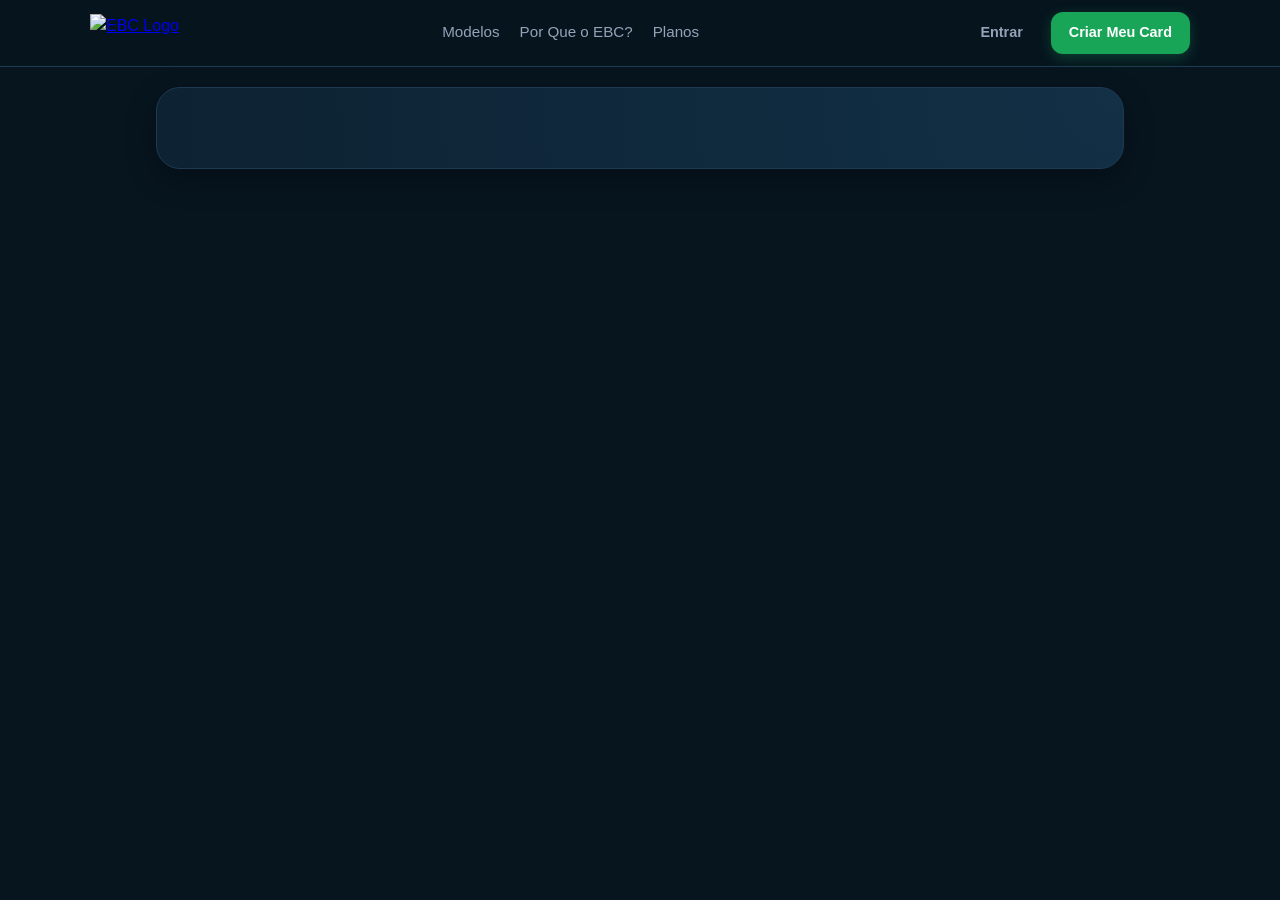
==== commit 4f38f8cb: "home Atualização" ====
--- a/index.html
+++ b/index.html
@@ -6,6 +6,68 @@
     <title>Expert Business Card | Proteja Seu Patrimônio Digital</title>
     <link rel="icon" type="image/svg+xml" href="favicon.svg">
     <link rel="stylesheet" href="style.css">
+    <link rel="stylesheet" href="css/dashboard.css">
+    <style>
+        /* Estilos dos Cards Modelos da Home */
+        .preview-grid {
+            display: grid;
+            grid-template-columns: repeat(auto-fit, minmax(300px, 1fr));
+            gap: 24px;
+            margin-top: 30px;
+        }
+
+        .public-card-pink {
+            background: rgba(20, 10, 25, 0.95);
+            border: 1px solid #ff007f;
+            border-radius: 28px;
+            padding: 30px 20px;
+            box-shadow: 0 0 25px rgba(255, 0, 127, 0.25);
+        }
+        .avatar-pink {
+            width: 90px;
+            height: 90px;
+            border-radius: 50%;
+            background: #2a081a;
+            padding: 4px;
+            border: 2px solid #ff66c4;
+            box-shadow: 0 0 15px rgba(255, 102, 196, 0.4);
+        }
+        .badge-pink {
+            background: rgba(255, 0, 127, 0.15);
+            color: #ff66c4;
+            border: 1px solid rgba(255, 102, 196, 0.3);
+        }
+        .btn-pink {
+            background: linear-gradient(135deg, #ff007f, #ff66c4);
+            color: #fff;
+        }
+
+        .public-card-blue {
+            background: rgba(10, 20, 35, 0.95);
+            border: 1px solid #00d2ff;
+            border-radius: 28px;
+            padding: 30px 20px;
+            box-shadow: 0 0 25px rgba(0, 210, 255, 0.25);
+        }
+        .avatar-blue {
+            width: 90px;
+            height: 90px;
+            border-radius: 50%;
+            background: #081d33;
+            padding: 4px;
+            border: 2px solid #00d2ff;
+            box-shadow: 0 0 15px rgba(0, 210, 255, 0.4);
+        }
+        .badge-blue {
+            background: rgba(0, 210, 255, 0.15);
+            color: #00d2ff;
+            border: 1px solid rgba(0, 210, 255, 0.3);
+        }
+        .btn-blue {
+            background: linear-gradient(135deg, #0052d4, #00d2ff);
+            color: #fff;
+        }
+    </style>
 </head>
 <body class="app-mode">
 
@@ -15,115 +77,17 @@
                 <img src="logo-ebc.svg" alt="EBC Logo" class="brand-logo">
             </a>
             <nav class="desktop-nav">
-                <a href="#impactos">Impactos do Risco</a>
-                <a href="#solucao">A Solução EBC</a>
+                <a href="#modelos">Modelos</a>
+                <a href="#impactos">Por Que o EBC?</a>
                 <a href="planos.html">Planos</a>
             </nav>
             <div class="header-actions">
                 <a href="login.html" class="btn btn-ghost">Entrar</a>
-                <a href="cadastro.html" class="btn btn-primary-glow">Proteger Meu Negócio</a>
+                <a href="cadastro.html" class="btn btn-primary-glow">Criar Meu Card</a>
             </div>
         </div>
     </header>
 
     <main class="app-content">
 
-        <section class="hero-card">
-            <div class="app-chip">🛡️ Proteção Permanente do Seu Histórico e Clientes</div>
-            <h1 class="hero-title">
-                Um Cliente Vale Ouro: <br>
-                <span class="gradient-text">Nunca Mais Perca Acesso ao que Você Construiu na Web</span>
-            </h1>
-            <p class="hero-desc">
-                Perder o acesso aos seus canais web gera danos irreversíveis à sua marca: interrupção de vendas, perda de clientes cativos, quebra de parcerias estratégicas e perda de anos de histórico. O EBC centraliza a sua identidade em um ponto permanente e indestrutível.
-            </p>
-            <div class="hero-action-group">
-                <a href="cadastro.html" class="btn btn-app-primary">Proteger Meus Contatos Agora</a>
-                <a href="planos.html" class="btn btn-app-secondary">Ver Planos & Ativação Pix</a>
-            </div>
-        </section>
-
-        <section id="impactos" class="app-section">
-            <div class="section-header">
-                <h2>O Custo de Ficar Inacessível na Web</h2>
-                <p>Veja os riscos reais que ameaçam a continuidade e o faturamento do seu negócio</p>
-            </div>
-
-            <div class="app-grid-2">
-                <div class="app-card border-danger">
-                    <div class="card-status-badge status-danger">⚠️ Impactos Profissionais & Financeiros</div>
-                    <ul class="app-list">
-                        <li><strong>Prejuízo Comercial Direto:</strong> Interrupção imediata de vendas e perda definitiva de clientes ativos.</li>
-                        <li><strong>Fim de Parcerias Estratégicas:</strong> Contratos, indicações e acordos firmados são rompidos por falta de contato.</li>
-                        <li><strong>Anos de Trabalho Perdidos:</strong> Impossibilidade de recuperar histórico de portfólios, links e comunicações acumuladas.</li>
-                    </ul>
-                </div>
-
-                <div class="app-card border-danger">
-                    <div class="card-status-badge status-danger">🔒 Danos à Imagem & Segurança</div>
-                    <ul class="app-list">
-                        <li><strong>Vulnerabilidade a Golpes:</strong> Links e canais desatualizados podem ser clonados para aplicar fraudes em seu nome.</li>
-                        <li><strong>Abalo Moral e de Marca:</strong> Dificuldade em comprovar a identidade oficial da sua empresa e perda do controle da sua marca.</li>
-                        <li><strong>Dependência de Terceiros:</strong> Plataformas externas que alteram regras ou bloqueiam acessos sem aviso prévio.</li>
-                    </ul>
-                </div>
-            </div>
-        </section>
-
-        <section id="solucao" class="app-section">
-            <div class="section-header">
-                <h2>A Solução: Um Hub Digital Permanente</h2>
-                <p>Garanta que seus clientes sempre encontrem você, não importa o que aconteça com seus sites ou sistemas</p>
-            </div>
-
-            <div class="app-grid-3">
-                <div class="widget-card">
-                    <div class="widget-icon">🔗</div>
-                    <h3>Ponto Único e Definitivo</h3>
-                    <p>Um link permanente e QR Code exclusivo que concentram toda a sua presença comercial em um só lugar.</p>
-                </div>
-                <div class="widget-card">
-                    <div class="widget-icon">⚡</div>
-                    <h3>Atualização Instantânea</h3>
-                    <p>Trocou de telefone, e-mail ou endereço? Atualize no painel em 5 segundos e reative todos os seus clientes.</p>
-                </div>
-                <div class="widget-card">
-                    <div class="widget-icon">🛡️</div>
-                    <h3>Sovereignty da Marca</h3>
-                    <p>Mantenha o controle total dos seus dados de contato sem depender das oscilações de serviços de terceiros.</p>
-                </div>
-            </div>
-        </section>
-
-    </main>
-
-    <div class="mobile-bottom-nav">
-        <a href="index.html" class="nav-item active">
-            <span class="nav-icon">🏠</span>
-            <span class="nav-label">Início</span>
-        </a>
-        <a href="planos.html" class="nav-item">
-            <span class="nav-icon">💎</span>
-            <span class="nav-label">Planos</span>
-        </a>
-        <a href="cadastro.html" class="nav-item">
-            <span class="nav-icon">➕</span>
-            <span class="nav-label">Criar</span>
-        </a>
-        <a href="login.html" class="nav-item">
-            <span class="nav-icon">🔑</span>
-            <span class="nav-label">Entrar</span>
-        </a>
-    </div>
-
-    <footer class="app-footer">
-        <p><strong>Expert Business Card</strong> - Todos os direitos reservados © 2026</p>
-        <p class="contact-highlight">Contato: maramwawaw@gmail.com | WhatsApp: +55 42 99915-7587</p>
-        <p class="credits">Desenvolvido por <span>MCWM</span></p>
-    </footer>
-
-    <script src="app.js"></script>
-</body>
-</html>
-               
-               
+        <section class="hero-card text-center">
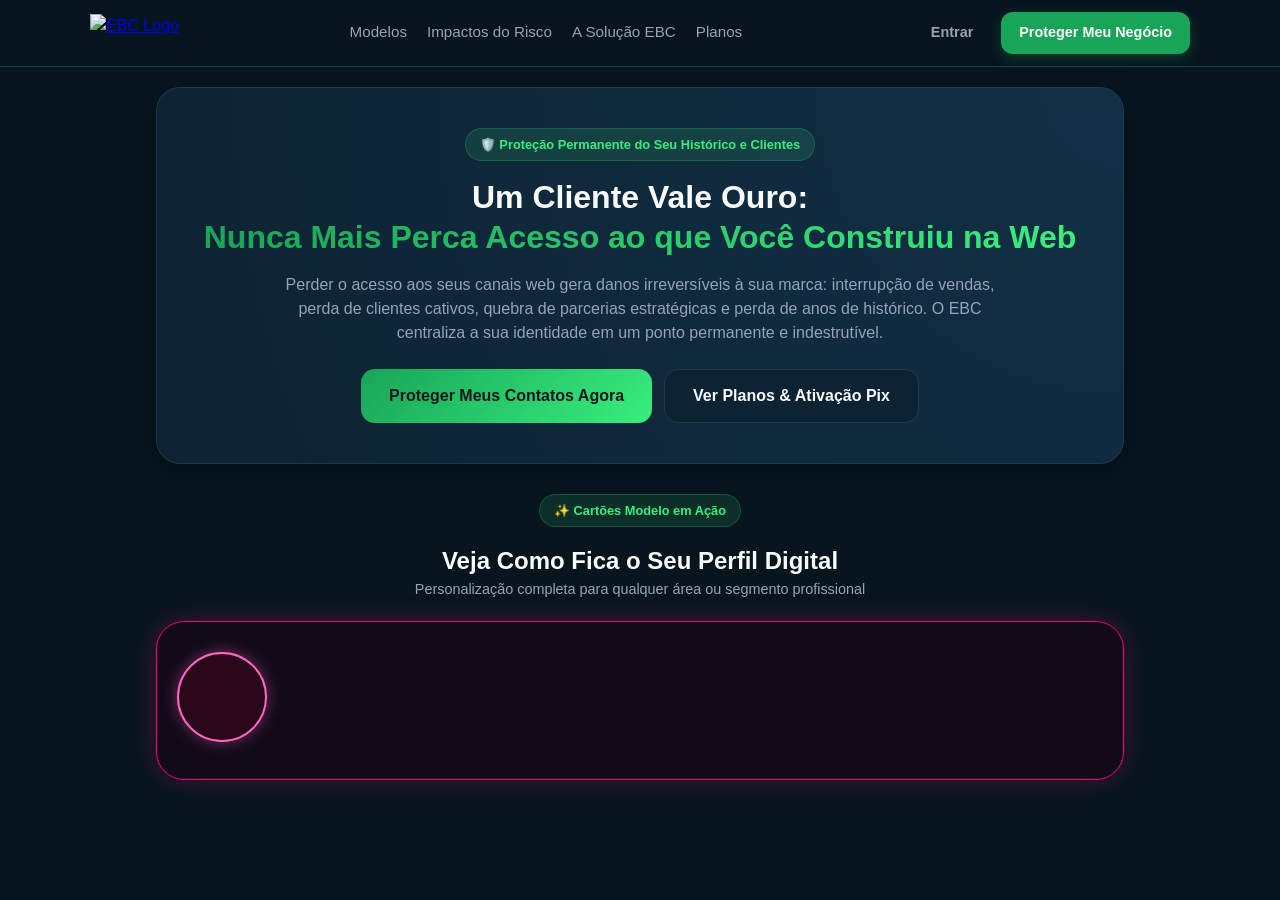
==== commit 34a16c20: "index.html Atualização" ====
--- a/index.html
+++ b/index.html
@@ -13,7 +13,7 @@
             display: grid;
             grid-template-columns: repeat(auto-fit, minmax(300px, 1fr));
             gap: 24px;
-            margin-top: 30px;
+            margin-top: 20px;
         }
 
         .public-card-pink {
@@ -78,16 +78,45 @@
             </a>
             <nav class="desktop-nav">
                 <a href="#modelos">Modelos</a>
-                <a href="#impactos">Por Que o EBC?</a>
+                <a href="#impactos">Impactos do Risco</a>
+                <a href="#solucao">A Solução EBC</a>
                 <a href="planos.html">Planos</a>
             </nav>
             <div class="header-actions">
                 <a href="login.html" class="btn btn-ghost">Entrar</a>
-                <a href="cadastro.html" class="btn btn-primary-glow">Criar Meu Card</a>
+                <a href="cadastro.html" class="btn btn-primary-glow">Proteger Meu Negócio</a>
             </div>
         </div>
     </header>
 
     <main class="app-content">
 
-        <section class="hero-card text-center">
+        <section class="hero-card">
+            <div class="app-chip">🛡️ Proteção Permanente do Seu Histórico e Clientes</div>
+            <h1 class="hero-title">
+                Um Cliente Vale Ouro: <br>
+                <span class="gradient-text">Nunca Mais Perca Acesso ao que Você Construiu na Web</span>
+            </h1>
+            <p class="hero-desc">
+                Perder o acesso aos seus canais web gera danos irreversíveis à sua marca: interrupção de vendas, perda de clientes cativos, quebra de parcerias estratégicas e perda de anos de histórico. O EBC centraliza a sua identidade em um ponto permanente e indestrutível.
+            </p>
+            <div class="hero-action-group">
+                <a href="cadastro.html" class="btn btn-app-primary">Proteger Meus Contatos Agora</a>
+                <a href="planos.html" class="btn btn-app-secondary">Ver Planos & Ativação Pix</a>
+            </div>
+        </section>
+
+        <section id="modelos" class="app-section">
+            <div class="section-header text-center">
+                <div class="app-chip">✨ Cartões Modelo em Ação</div>
+                <h2>Veja Como Fica o Seu Perfil Digital</h2>
+                <p>Personalização completa para qualquer área ou segmento profissional</p>
+            </div>
+
+            <div class="preview-grid">
+
+                <div class="public-card-pink">
+                    <div class="card-avatar-box">
+                        <svg class="avatar-pink" viewBox="0 0 100 100" fill="none" xmlns="http://www.w3.org/2000/svg">
+                            <circle cx="50" cy="50" r="
+          
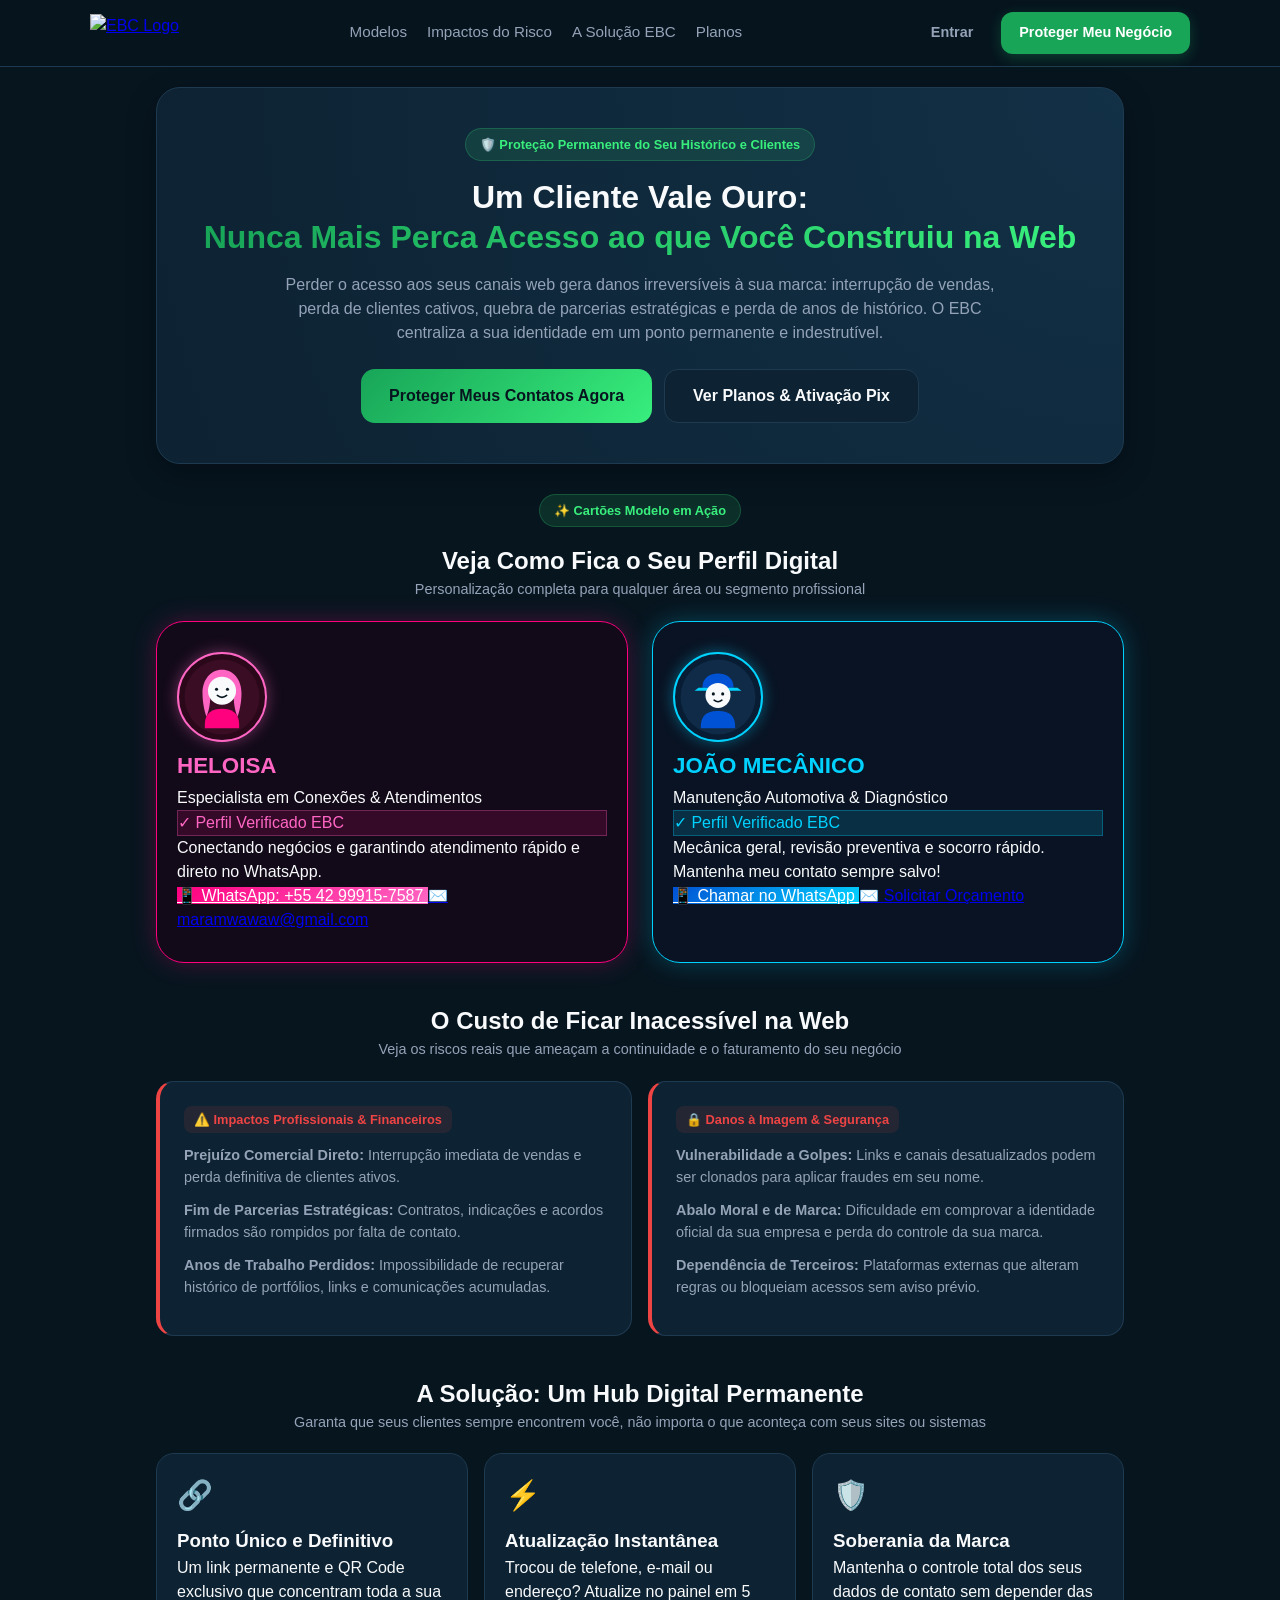
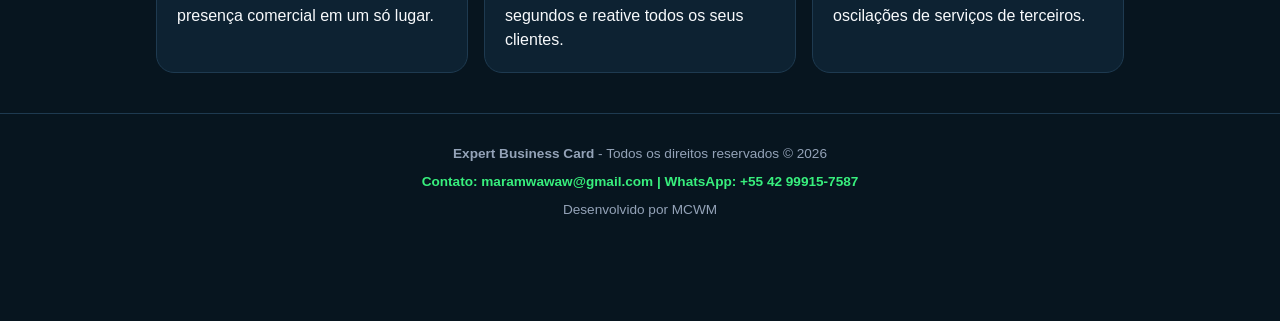
==== commit 237727aa: "index.html Atualização" ====
--- a/index.html
+++ b/index.html
@@ -118,5 +118,153 @@
                 <div class="public-card-pink">
                     <div class="card-avatar-box">
                         <svg class="avatar-pink" viewBox="0 0 100 100" fill="none" xmlns="http://www.w3.org/2000/svg">
-                            <circle cx="50" cy="50" r="
-          
+                            <circle cx="50" cy="50" r="48" fill="#3a0d25"/>
+                            <path d="M25 45C25 28 35 15 50 15C65 15 75 28 75 45C75 58 72 70 70 75C65 65 65 50 65 50C65 50 58 55 50 55C42 55 35 50 35 50C35 50 35 65 30 75C28 70 25 58 25 45Z" fill="#ff66c4"/>
+                            <circle cx="50" cy="42" r="18" fill="#f8fafc"/>
+                            <circle cx="43" cy="40" r="2" fill="#07151f"/>
+                            <circle cx="57" cy="40" r="2" fill="#07151f"/>
+                            <path d="M44 48Q50 53 56 48" stroke="#07151f" stroke-width="2" stroke-linecap="round"/>
+                            <path d="M28 85C28 70 38 65 50 65C62 65 72 70 72 85V90H28V85Z" fill="#ff007f"/>
+                        </svg>
+                    </div>
+
+                    <div class="card-identity text-center">
+                        <h3 style="color: #ff66c4; font-size: 1.4rem; margin-bottom: 4px;">HELOISA</h3>
+                        <p class="public-title">Especialista em Conexões & Atendimentos</p>
+                        <div class="ebc-verified-badge badge-pink">✓ Perfil Verificado EBC</div>
+                    </div>
+
+                    <p class="public-bio text-center">
+                        Conectando negócios e garantindo atendimento rápido e direto no WhatsApp.
+                    </p>
+
+                    <div class="card-actions-list">
+                        <a href="https://wa.me/5542999157587" target="_blank" class="card-btn btn-pink">
+                            📱 WhatsApp: +55 42 99915-7587
+                        </a>
+                        <a href="mailto:maramwawaw@gmail.com" class="card-btn btn-email">
+                            ✉️ maramwawaw@gmail.com
+                        </a>
+                    </div>
+                </div>
+
+                <div class="public-card-blue">
+                    <div class="card-avatar-box">
+                        <svg class="avatar-blue" viewBox="0 0 100 100" fill="none" xmlns="http://www.w3.org/2000/svg">
+                            <circle cx="50" cy="50" r="48" fill="#0f2b48"/>
+                            <path d="M30 38C30 25 40 20 50 20C60 20 70 25 70 38H30Z" fill="#0052d4"/>
+                            <path d="M25 38H75L80 42H20L25 38Z" fill="#00d2ff"/>
+                            <circle cx="50" cy="48" r="16" fill="#f8fafc"/>
+                            <circle cx="44" cy="46" r="2" fill="#07151f"/>
+                            <circle cx="56" cy="46" r="2" fill="#07151f"/>
+                            <path d="M45 54Q50 58 55 54" stroke="#07151f" stroke-width="2" stroke-linecap="round"/>
+                            <path d="M28 88C28 72 38 68 50 68C62 68 72 72 72 88V90H28V88Z" fill="#0052d4"/>
+                        </svg>
+                    </div>
+
+                    <div class="card-identity text-center">
+                        <h3 style="color: #00d2ff; font-size: 1.4rem; margin-bottom: 4px;">JOÃO MECÂNICO</h3>
+                        <p class="public-title">Manutenção Automotiva & Diagnóstico</p>
+                        <div class="ebc-verified-badge badge-blue">✓ Perfil Verificado EBC</div>
+                    </div>
+
+                    <p class="public-bio text-center">
+                        Mecânica geral, revisão preventiva e socorro rápido. Mantenha meu contato sempre salvo!
+                    </p>
+
+                    <div class="card-actions-list">
+                        <a href="https://wa.me/5542999157587" target="_blank" class="card-btn btn-blue">
+                            📱 Chamar no WhatsApp
+                        </a>
+                        <a href="mailto:maramwawaw@gmail.com" class="card-btn btn-email">
+                            ✉️ Solicitar Orçamento
+                        </a>
+                    </div>
+                </div>
+
+            </div>
+        </section>
+
+        <section id="impactos" class="app-section">
+            <div class="section-header">
+                <h2>O Custo de Ficar Inacessível na Web</h2>
+                <p>Veja os riscos reais que ameaçam a continuidade e o faturamento do seu negócio</p>
+            </div>
+
+            <div class="app-grid-2">
+                <div class="app-card border-danger">
+                    <div class="card-status-badge status-danger">⚠️ Impactos Profissionais & Financeiros</div>
+                    <ul class="app-list">
+                        <li><strong>Prejuízo Comercial Direto:</strong> Interrupção imediata de vendas e perda definitiva de clientes ativos.</li>
+                        <li><strong>Fim de Parcerias Estratégicas:</strong> Contratos, indicações e acordos firmados são rompidos por falta de contato.</li>
+                        <li><strong>Anos de Trabalho Perdidos:</strong> Impossibilidade de recuperar histórico de portfólios, links e comunicações acumuladas.</li>
+                    </ul>
+                </div>
+
+                <div class="app-card border-danger">
+                    <div class="card-status-badge status-danger">🔒 Danos à Imagem & Segurança</div>
+                    <ul class="app-list">
+                        <li><strong>Vulnerabilidade a Golpes:</strong> Links e canais desatualizados podem ser clonados para aplicar fraudes em seu nome.</li>
+                        <li><strong>Abalo Moral e de Marca:</strong> Dificuldade em comprovar a identidade oficial da sua empresa e perda do controle da sua marca.</li>
+                        <li><strong>Dependência de Terceiros:</strong> Plataformas externas que alteram regras ou bloqueiam acessos sem aviso prévio.</li>
+                    </ul>
+                </div>
+            </div>
+        </section>
+
+        <section id="solucao" class="app-section">
+            <div class="section-header">
+                <h2>A Solução: Um Hub Digital Permanente</h2>
+                <p>Garanta que seus clientes sempre encontrem você, não importa o que aconteça com seus sites ou sistemas</p>
+            </div>
+
+            <div class="app-grid-3">
+                <div class="widget-card">
+                    <div class="widget-icon">🔗</div>
+                    <h3>Ponto Único e Definitivo</h3>
+                    <p>Um link permanente e QR Code exclusivo que concentram toda a sua presença comercial em um só lugar.</p>
+                </div>
+                <div class="widget-card">
+                    <div class="widget-icon">⚡</div>
+                    <h3>Atualização Instantânea</h3>
+                    <p>Trocou de telefone, e-mail ou endereço? Atualize no painel em 5 segundos e reative todos os seus clientes.</p>
+                </div>
+                <div class="widget-card">
+                    <div class="widget-icon">🛡️</div>
+                    <h3>Soberania da Marca</h3>
+                    <p>Mantenha o controle total dos seus dados de contato sem depender das oscilações de serviços de terceiros.</p>
+                </div>
+            </div>
+        </section>
+
+    </main>
+
+    <div class="mobile-bottom-nav">
+        <a href="index.html" class="nav-item active">
+            <span class="nav-icon">🏠</span>
+            <span class="nav-label">Início</span>
+        </a>
+        <a href="planos.html" class="nav-item">
+            <span class="nav-icon">💎</span>
+            <span class="nav-label">Planos</span>
+        </a>
+        <a href="cadastro.html" class="nav-item">
+            <span class="nav-icon">➕</span>
+            <span class="nav-label">Criar</span>
+        </a>
+        <a href="login.html" class="nav-item">
+            <span class="nav-icon">🔑</span>
+            <span class="nav-label">Entrar</span>
+        </a>
+    </div>
+
+    <footer class="app-footer">
+        <p><strong>Expert Business Card</strong> - Todos os direitos reservados © 2026</p>
+        <p class="contact-highlight">Contato: maramwawaw@gmail.com | WhatsApp: +55 42 99915-7587</p>
+        <p class="credits">Desenvolvido por <span>MCWM</span></p>
+    </footer>
+
+    <script src="app.js"></script>
+</body>
+</html>
+      
